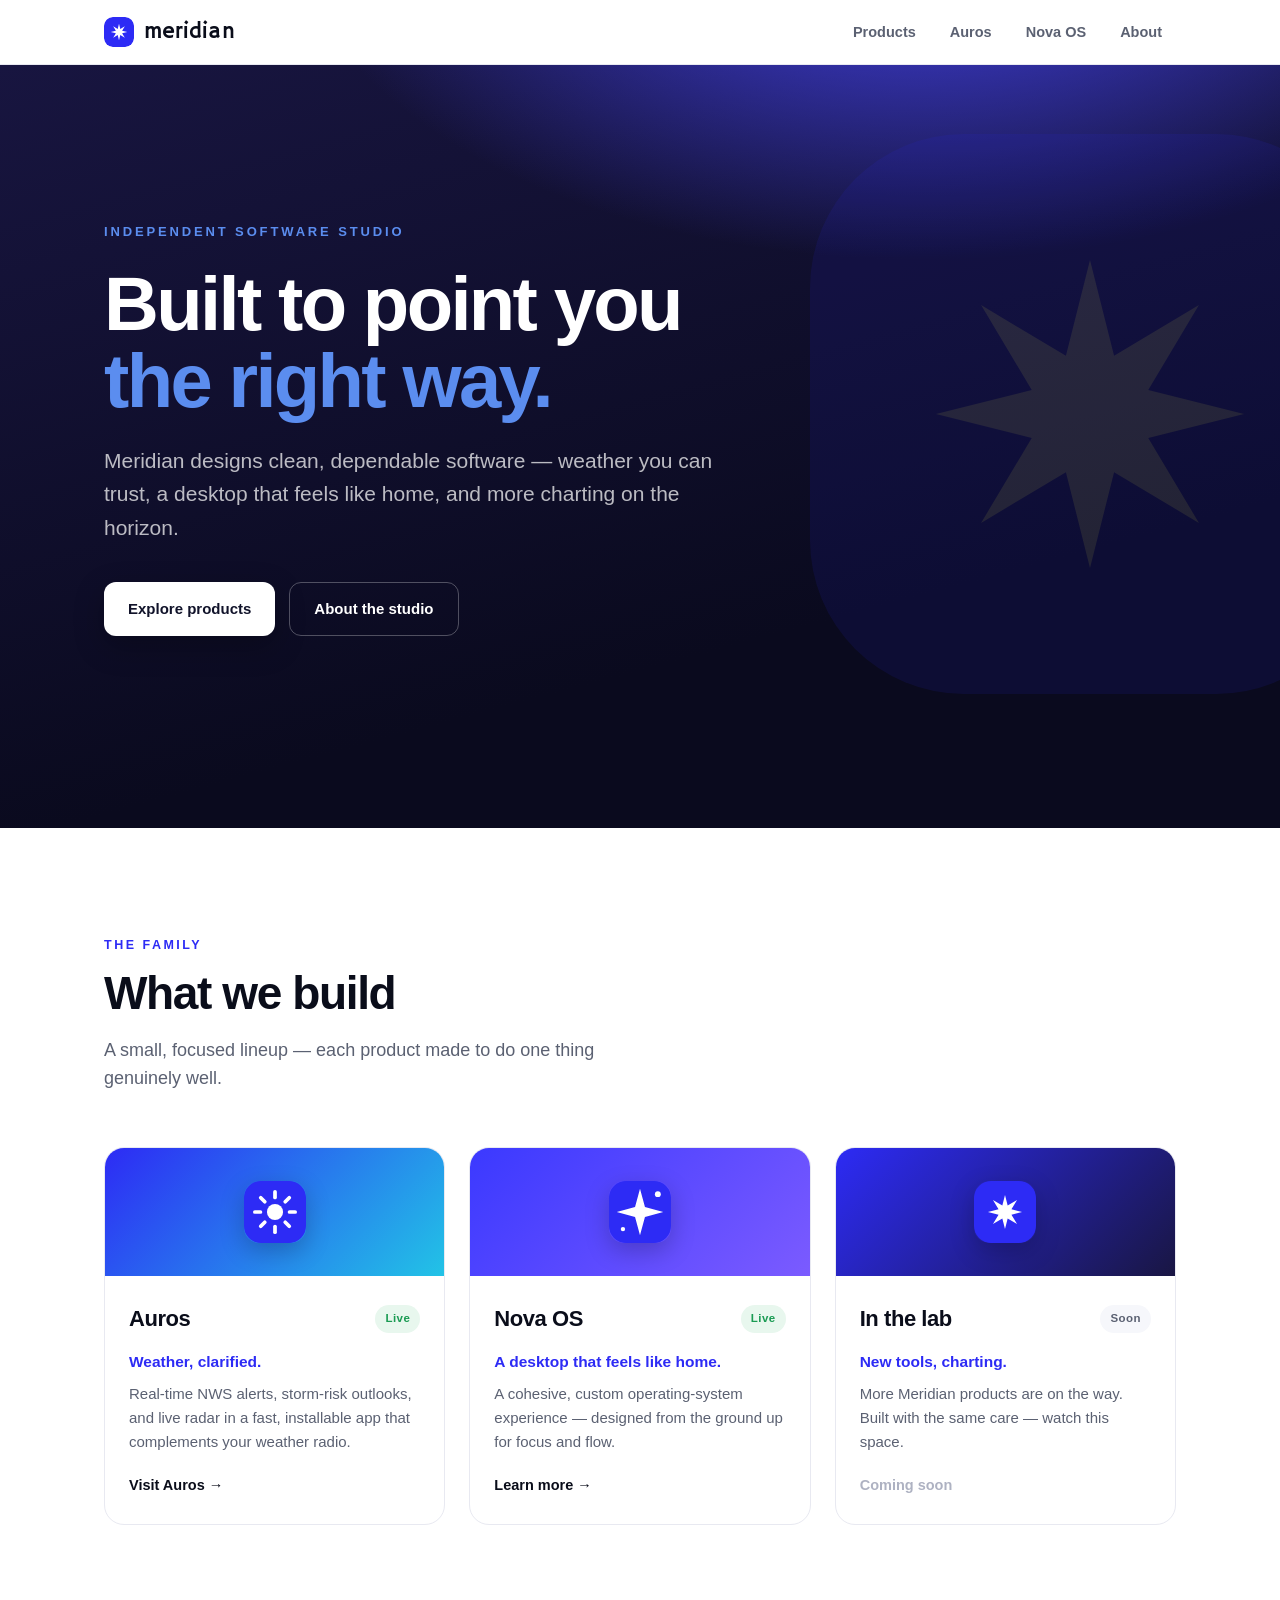
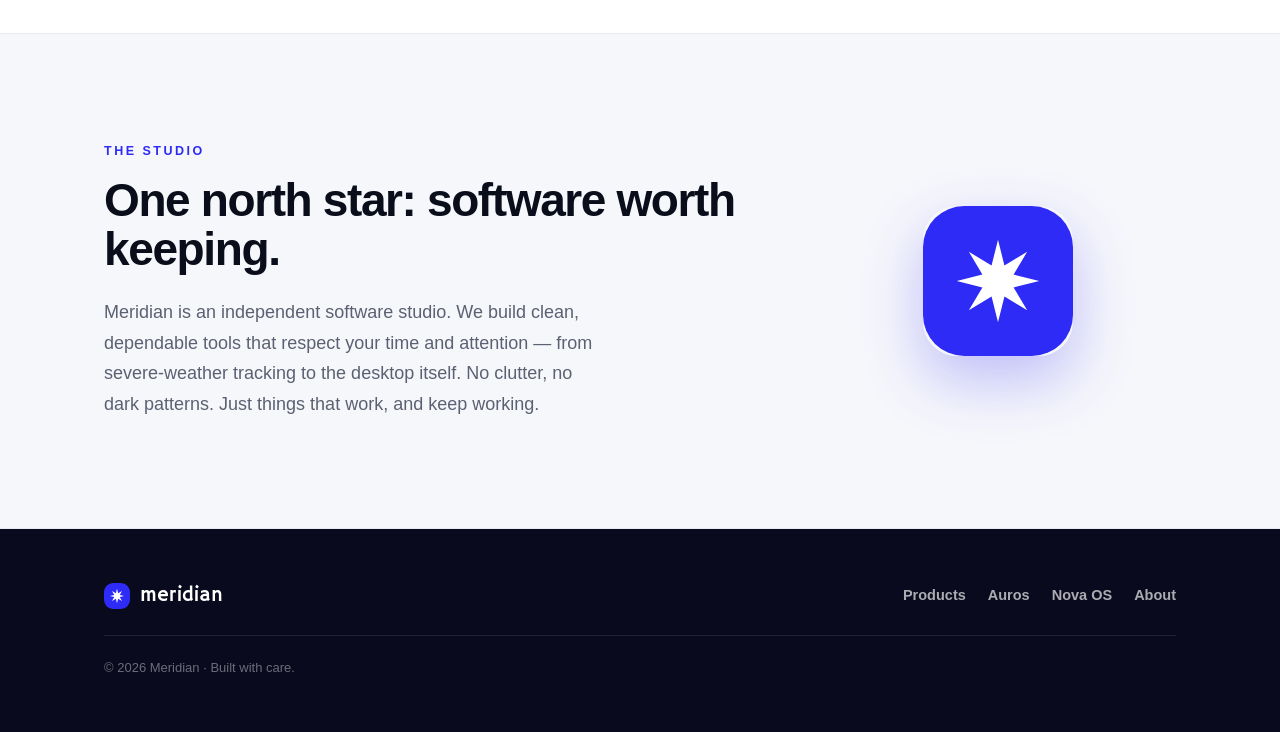
==== index.html @ c8410cd4 "Meridian landing site — home + Nova OS page Static multi-page marketing site (no build step). Home l" ====
<!doctype html>
<html lang="en">
<head>
  <meta charset="UTF-8" />
  <meta name="viewport" content="width=device-width, initial-scale=1" />
  <title>Meridian — Independent Software Studio</title>
  <meta name="description" content="Meridian is an independent software studio building clean, dependable tools — Auros weather and Nova OS." />
  <meta name="theme-color" content="#2d2bf5" />
  <link rel="icon" href="favicon.svg" type="image/svg+xml" />
  <link rel="preconnect" href="https://fonts.googleapis.com" />
  <link rel="preconnect" href="https://fonts.gstatic.com" crossorigin />
  <link href="https://fonts.googleapis.com/css2?family=Hammersmith+One&display=swap" rel="stylesheet" />
  <link rel="stylesheet" href="styles.css" />
</head>
<body>
  <!-- logo sprite -->
  <svg width="0" height="0" style="position:absolute" aria-hidden="true">
    <symbol id="logo-meridian" viewBox="0 0 40 40">
      <rect width="40" height="40" rx="11" fill="#2d2bf5"/>
      <polygon points="20,9 21.72,15.84 27.78,12.22 24.16,18.28 31,20 24.16,21.72 27.78,27.78 21.72,24.16 20,31 18.28,24.16 12.22,27.78 15.84,21.72 9,20 15.84,18.28 12.22,12.22 18.28,15.84" fill="#fff"/>
    </symbol>
    <symbol id="logo-auros" viewBox="0 0 40 40">
      <rect width="40" height="40" rx="11" fill="#2d2bf5"/>
      <circle cx="20" cy="20" r="5.2" fill="#fff"/>
      <g stroke="#fff" stroke-width="2.4" stroke-linecap="round">
        <line x1="20" y1="7" x2="20" y2="10.6"/><line x1="20" y1="29.4" x2="20" y2="33"/>
        <line x1="7" y1="20" x2="10.6" y2="20"/><line x1="29.4" y1="20" x2="33" y2="20"/>
        <line x1="10.8" y1="10.8" x2="13.4" y2="13.4"/><line x1="26.6" y1="26.6" x2="29.2" y2="29.2"/>
        <line x1="29.2" y1="10.8" x2="26.6" y2="13.4"/><line x1="13.4" y1="26.6" x2="10.8" y2="29.2"/>
      </g>
    </symbol>
    <symbol id="logo-nova" viewBox="0 0 40 40">
      <rect width="40" height="40" rx="11" fill="#2d2bf5"/>
      <path d="M20 5 L23.2 16.8 L35 20 L23.2 23.2 L20 35 L16.8 23.2 L5 20 L16.8 16.8 Z" fill="#fff"/>
      <circle cx="31.5" cy="8.5" r="1.9" fill="#fff"/><circle cx="9" cy="31" r="1.4" fill="#fff"/>
    </symbol>
  </svg>

  <header class="nav" id="nav">
    <div class="nav-inner">
      <a class="brand" href="index.html" aria-label="Meridian — home">
        <svg width="30" height="30"><use href="#logo-meridian"/></svg>
        <span>meridian</span>
      </a>
      <nav class="navlinks" aria-label="Products">
        <a href="#products">Products</a>
        <a href="#auros">Auros</a>
        <a href="novaos.html">Nova OS</a>
        <a href="#about">About</a>
      </nav>
    </div>
  </header>

  <main id="top">
    <section class="hero">
      <svg class="star-deco" aria-hidden="true"><use href="#logo-meridian"/></svg>
      <div class="hero-inner">
        <p class="eyebrow reveal">INDEPENDENT SOFTWARE STUDIO</p>
        <h1 class="reveal">Built to point you <span>the right way.</span></h1>
        <p class="lede reveal">Meridian designs clean, dependable software — weather you can trust, a desktop that feels like home, and more charting on the horizon.</p>
        <div class="cta reveal">
          <a class="btn btn-dark" href="#products">Explore products</a>
          <a class="btn btn-ghost" href="#about">About the studio</a>
        </div>
      </div>
    </section>

    <section class="section" id="products">
      <div class="wrap">
        <div class="section-head reveal">
          <p class="kicker">THE FAMILY</p>
          <h2>What we build</h2>
          <p class="section-sub">A small, focused lineup — each product made to do one thing genuinely well.</p>
        </div>
        <div class="grid">
          <article class="card reveal" id="auros">
            <div class="card-banner banner-auros"><svg><use href="#logo-auros"/></svg></div>
            <div class="card-body">
              <div class="card-top"><h3>Auros</h3><span class="badge live">Live</span></div>
              <p class="card-tag">Weather, clarified.</p>
              <p class="card-desc">Real-time NWS alerts, storm-risk outlooks, and live radar in a fast, installable app that complements your weather radio.</p>
              <a class="card-link" href="https://auros-weather-beta.vercel.app" target="_blank" rel="noreferrer">Visit Auros →</a>
            </div>
          </article>
          <article class="card reveal" id="novaos">
            <div class="card-banner banner-nova"><svg><use href="#logo-nova"/></svg></div>
            <div class="card-body">
              <div class="card-top"><h3>Nova OS</h3><span class="badge live">Live</span></div>
              <p class="card-tag">A desktop that feels like home.</p>
              <p class="card-desc">A cohesive, custom operating-system experience — designed from the ground up for focus and flow.</p>
              <a class="card-link" href="novaos.html">Learn more →</a>
            </div>
          </article>
          <article class="card reveal">
            <div class="card-banner banner-soon"><svg><use href="#logo-meridian"/></svg></div>
            <div class="card-body">
              <div class="card-top"><h3>In the lab</h3><span class="badge soon">Soon</span></div>
              <p class="card-tag">New tools, charting.</p>
              <p class="card-desc">More Meridian products are on the way. Built with the same care — watch this space.</p>
              <span class="card-link disabled">Coming soon</span>
            </div>
          </article>
        </div>
      </div>
    </section>

    <section class="section about" id="about">
      <div class="wrap about-grid">
        <div class="reveal">
          <p class="kicker">THE STUDIO</p>
          <h2>One north star: software worth keeping.</h2>
          <p class="about-text">Meridian is an independent software studio. We build clean, dependable tools that respect your time and attention — from severe-weather tracking to the desktop itself. No clutter, no dark patterns. Just things that work, and keep working.</p>
        </div>
        <div class="about-star reveal"><svg><use href="#logo-meridian"/></svg></div>
      </div>
    </section>
  </main>

  <footer class="footer">
    <div class="foot-inner">
      <a class="brand foot-brand" href="index.html">
        <svg width="26" height="26"><use href="#logo-meridian"/></svg>
        <span>meridian</span>
      </a>
      <nav class="foot-links" aria-label="Footer">
        <a href="#products">Products</a>
        <a href="https://auros-weather-beta.vercel.app" target="_blank" rel="noreferrer">Auros</a>
        <a href="novaos.html">Nova OS</a>
        <a href="#about">About</a>
      </nav>
      <p class="copy">© 2026 Meridian · Built with care.</p>
    </div>
  </footer>

  <script src="script.js"></script>
</body>
</html>
---- styles.css ----
*{box-sizing:border-box;margin:0;padding:0}
:root{
  --ink:#0a0d1a; --muted:#5b6172; --bg:#ffffff; --soft:#f6f7fb;
  --blue:#2d2bf5; --blue2:#5b8def; --line:#e8e9f1;
  --maxw:1120px;
  --sans:-apple-system,BlinkMacSystemFont,"Segoe UI",Roboto,Helvetica,Arial,sans-serif;
  --logo:"Hammersmith One",var(--sans);
}
html{scroll-behavior:smooth;scroll-padding-top:84px}
body{font-family:var(--sans);color:var(--ink);background:var(--bg);line-height:1.55;-webkit-font-smoothing:antialiased;overflow-x:hidden}
a{color:inherit;text-decoration:none}
img{max-width:100%;display:block}
.wrap{max-width:var(--maxw);margin:0 auto;padding:0 24px}

/* ---------- nav ---------- */
.nav{position:fixed;top:0;left:0;right:0;z-index:50;background:#fff;border-bottom:1px solid var(--line);transition:box-shadow .3s ease}
.nav.scrolled{box-shadow:0 2px 24px rgba(10,13,26,.07)}
.nav-inner{max-width:var(--maxw);margin:0 auto;width:100%;padding:13px 24px;display:flex;align-items:center;justify-content:space-between}
.brand{display:inline-flex;align-items:center;gap:10px;color:var(--ink)}
.brand span{font-family:var(--logo);font-weight:400;font-size:22px;letter-spacing:.01em;line-height:1}
.brand svg{border-radius:9px;flex:none}
.navlinks{display:flex;gap:6px;align-items:center}
.navlinks a{padding:8px 14px;border-radius:9px;font-size:14.5px;font-weight:600;color:var(--muted);transition:color .25s,background .25s}
.navlinks a:hover,.navlinks a.current{background:var(--soft);color:var(--ink)}

/* ---------- buttons ---------- */
.btn{display:inline-flex;align-items:center;gap:8px;padding:14px 24px;border-radius:12px;font-weight:700;font-size:15px;transition:transform .2s ease,box-shadow .2s ease,background .2s ease,border-color .2s}
.btn-primary{background:var(--blue);color:#fff;box-shadow:0 10px 30px rgba(45,43,245,.28)}
.btn-primary:hover{transform:translateY(-2px);box-shadow:0 16px 40px rgba(45,43,245,.36)}
.btn-dark{background:#fff;color:#11132a;box-shadow:0 10px 30px rgba(0,0,0,.25)}
.btn-dark:hover{transform:translateY(-2px);box-shadow:0 16px 40px rgba(0,0,0,.32)}
.btn-ghost{border:1px solid rgba(255,255,255,.28);color:#fff}
.btn-ghost:hover{background:rgba(255,255,255,.1);border-color:rgba(255,255,255,.5)}
.btn-ghost-dark{border:1px solid var(--line);color:var(--ink)}
.btn-ghost-dark:hover{background:var(--soft)}

/* ---------- hero ---------- */
.hero{position:relative;min-height:92vh;display:flex;align-items:center;color:#fff;overflow:hidden;
  background:radial-gradient(1100px 620px at 72% -12%,#4a48ff 0%,rgba(74,72,255,0) 58%),linear-gradient(165deg,#191643 0%,#0a0a1e 72%)}
.hero .star-deco{position:absolute;right:-90px;top:50%;transform:translateY(-50%);width:560px;height:560px;opacity:.10;pointer-events:none}
.hero-inner{position:relative;max-width:var(--maxw);margin:0 auto;padding:120px 24px 90px;width:100%}
.eyebrow{font-size:13px;font-weight:700;letter-spacing:.22em;color:var(--blue2);margin-bottom:22px}
.hero h1{font-size:clamp(40px,6.4vw,76px);line-height:1.02;letter-spacing:-.035em;font-weight:800;max-width:14ch}
.hero h1 span{color:var(--blue2)}
.lede{margin-top:24px;font-size:clamp(17px,2.1vw,21px);color:rgba(255,255,255,.72);max-width:54ch;line-height:1.6}
.cta{margin-top:38px;display:flex;gap:14px;flex-wrap:wrap}

/* ---------- sections ---------- */
.section{padding:108px 0}
.section-head{max-width:640px;margin-bottom:54px}
.kicker{font-size:12.5px;font-weight:700;letter-spacing:.2em;color:var(--blue);margin-bottom:14px}
h2{font-size:clamp(30px,4vw,46px);line-height:1.08;letter-spacing:-.03em;font-weight:800}
.section-sub{margin-top:18px;font-size:18px;color:var(--muted);max-width:52ch}

/* ---------- product grid ---------- */
.grid{display:grid;grid-template-columns:repeat(3,1fr);gap:24px}
.card{background:var(--bg);border:1px solid var(--line);border-radius:20px;overflow:hidden;transition:transform .28s ease,box-shadow .28s ease,border-color .28s;display:flex;flex-direction:column}
.card:hover{transform:translateY(-6px);box-shadow:0 24px 60px rgba(10,13,26,.12);border-color:#d8dae8}
.card-banner{height:128px;display:flex;align-items:center;justify-content:center}
.banner-auros{background:linear-gradient(135deg,#2d2bf5,#22c3e6)}
.banner-nova{background:linear-gradient(135deg,#3b39ff,#7b5bff)}
.banner-soon{background:linear-gradient(135deg,#2d2bf5,#191643)}
.card-banner svg{width:62px;height:62px;border-radius:15px;box-shadow:0 8px 24px rgba(0,0,0,.22)}
.card-body{padding:26px 24px 28px;display:flex;flex-direction:column;flex:1}
.card-top{display:flex;align-items:center;justify-content:space-between;gap:10px}
.card-top h3{font-size:22px;letter-spacing:-.02em;font-weight:800}
.badge{font-size:11.5px;font-weight:700;letter-spacing:.04em;padding:5px 10px;border-radius:999px;white-space:nowrap}
.badge.live{background:#e8f7ee;color:#1a9b53}
.badge.soon{background:var(--soft);color:var(--muted)}
.card-tag{margin-top:14px;font-size:15.5px;font-weight:700;color:var(--blue)}
.card-desc{margin-top:8px;font-size:15px;color:var(--muted);line-height:1.6}
.card-link{display:inline-block;margin-top:20px;font-weight:700;font-size:14.5px;color:var(--ink)}
.card-link:hover{color:var(--blue)}
.card-link.disabled{color:#aeb2c2;cursor:default}

/* ---------- about ---------- */
.about{background:var(--soft);border-top:1px solid var(--line);border-bottom:1px solid var(--line)}
.about-grid{display:grid;grid-template-columns:1.3fr .7fr;gap:56px;align-items:center}
.about-text{margin-top:22px;font-size:18px;color:var(--muted);line-height:1.7;max-width:50ch}
.about-star{display:flex;justify-content:center}
.about-star svg{width:150px;height:150px;border-radius:34px;box-shadow:0 24px 60px rgba(45,43,245,.28)}

/* ---------- footer ---------- */
.footer{background:#0a0a1e;color:#fff;padding:54px 0}
.foot-inner{max-width:var(--maxw);margin:0 auto;padding:0 24px;display:flex;align-items:center;justify-content:space-between;flex-wrap:wrap;gap:20px}
.foot-brand{color:#fff}
.foot-brand span{font-family:var(--logo);font-weight:400;font-size:20px}
.foot-links{display:flex;gap:22px;flex-wrap:wrap}
.foot-links a{font-size:14.5px;color:rgba(255,255,255,.66);font-weight:600}
.foot-links a:hover{color:#fff}
.copy{width:100%;font-size:13px;color:rgba(255,255,255,.4);border-top:1px solid rgba(255,255,255,.1);padding-top:22px;margin-top:6px}

/* ---------- Nova OS page ---------- */
.page-hero{background:linear-gradient(165deg,#191643 0%,#0a0a1e 78%);color:#fff;padding:140px 0 70px}
.page-hero .eyebrow{color:var(--blue2)}
.page-hero h1{font-size:clamp(38px,6vw,68px);letter-spacing:-.035em;font-weight:800;line-height:1.03}
.page-hero .lede{margin-top:20px}
.page-hero .cta{margin-top:32px}
.shot{margin:-46px auto 0;max-width:980px;padding:0 24px;position:relative;z-index:2}
.shot-frame{border-radius:16px;overflow:hidden;border:1px solid var(--line);box-shadow:0 40px 90px -30px rgba(10,13,26,.5);background:#0a0a1e}
.shot-bar{height:34px;background:#11132a;display:flex;align-items:center;gap:8px;padding:0 14px}
.shot-bar i{width:11px;height:11px;border-radius:50%;background:#3a3d55;display:block}
.shot-img{position:relative;aspect-ratio:16/9;background:linear-gradient(135deg,#2d2bf5,#7b5bff);display:flex;align-items:center;justify-content:center}
.shot-img img{position:absolute;inset:0;width:100%;height:100%;object-fit:cover}
.shot-img .ph{color:rgba(255,255,255,.8);font-size:14px;font-weight:600;text-align:center;padding:20px}
.prose{max-width:680px;margin:0 auto}
.prose p{font-size:18px;color:var(--muted);line-height:1.75;margin-top:18px}
.features{display:grid;grid-template-columns:repeat(2,1fr);gap:22px;margin-top:8px}
.feature{background:var(--bg);border:1px solid var(--line);border-radius:16px;padding:24px}
.feature h3{font-size:18px;font-weight:800;letter-spacing:-.01em}
.feature p{margin-top:8px;font-size:15px;color:var(--muted);line-height:1.6}
.feature .fic{width:42px;height:42px;border-radius:12px;background:color-mix(in srgb,var(--blue) 12%,transparent);color:var(--blue);display:flex;align-items:center;justify-content:center;font-size:20px;font-weight:800;margin-bottom:16px}
.backlink{display:inline-flex;align-items:center;gap:7px;color:rgba(255,255,255,.7);font-weight:600;font-size:14.5px;margin-bottom:26px}
.backlink:hover{color:#fff}

/* ---------- reveal ---------- */
.reveal{opacity:0;transform:translateY(26px);transition:opacity .7s cubic-bezier(.22,.61,.36,1),transform .7s cubic-bezier(.22,.61,.36,1)}
.reveal.in{opacity:1;transform:none}
.hero .reveal:nth-child(2){transition-delay:.08s}
.hero .reveal:nth-child(3){transition-delay:.16s}
.hero .reveal:nth-child(4){transition-delay:.24s}
.grid .card:nth-child(2){transition-delay:.1s}
.grid .card:nth-child(3){transition-delay:.2s}
.features .feature:nth-child(2){transition-delay:.08s}
.features .feature:nth-child(3){transition-delay:.16s}
.features .feature:nth-child(4){transition-delay:.24s}
@media (prefers-reduced-motion:reduce){.reveal{transition:none}html{scroll-behavior:auto}}

/* ---------- responsive ---------- */
@media (max-width:880px){
  .grid{grid-template-columns:1fr;gap:20px}
  .about-grid{grid-template-columns:1fr;gap:34px}
  .about-star{order:-1;justify-content:flex-start}
  .features{grid-template-columns:1fr}
  .section{padding:80px 0}
  .navlinks a:first-child{display:none}
}
@media (max-width:560px){
  .navlinks{gap:2px}
  .navlinks a{padding:7px 9px;font-size:13.5px}
  .navlinks a:nth-child(4){display:none}
  .hero-inner{padding-top:130px}
}
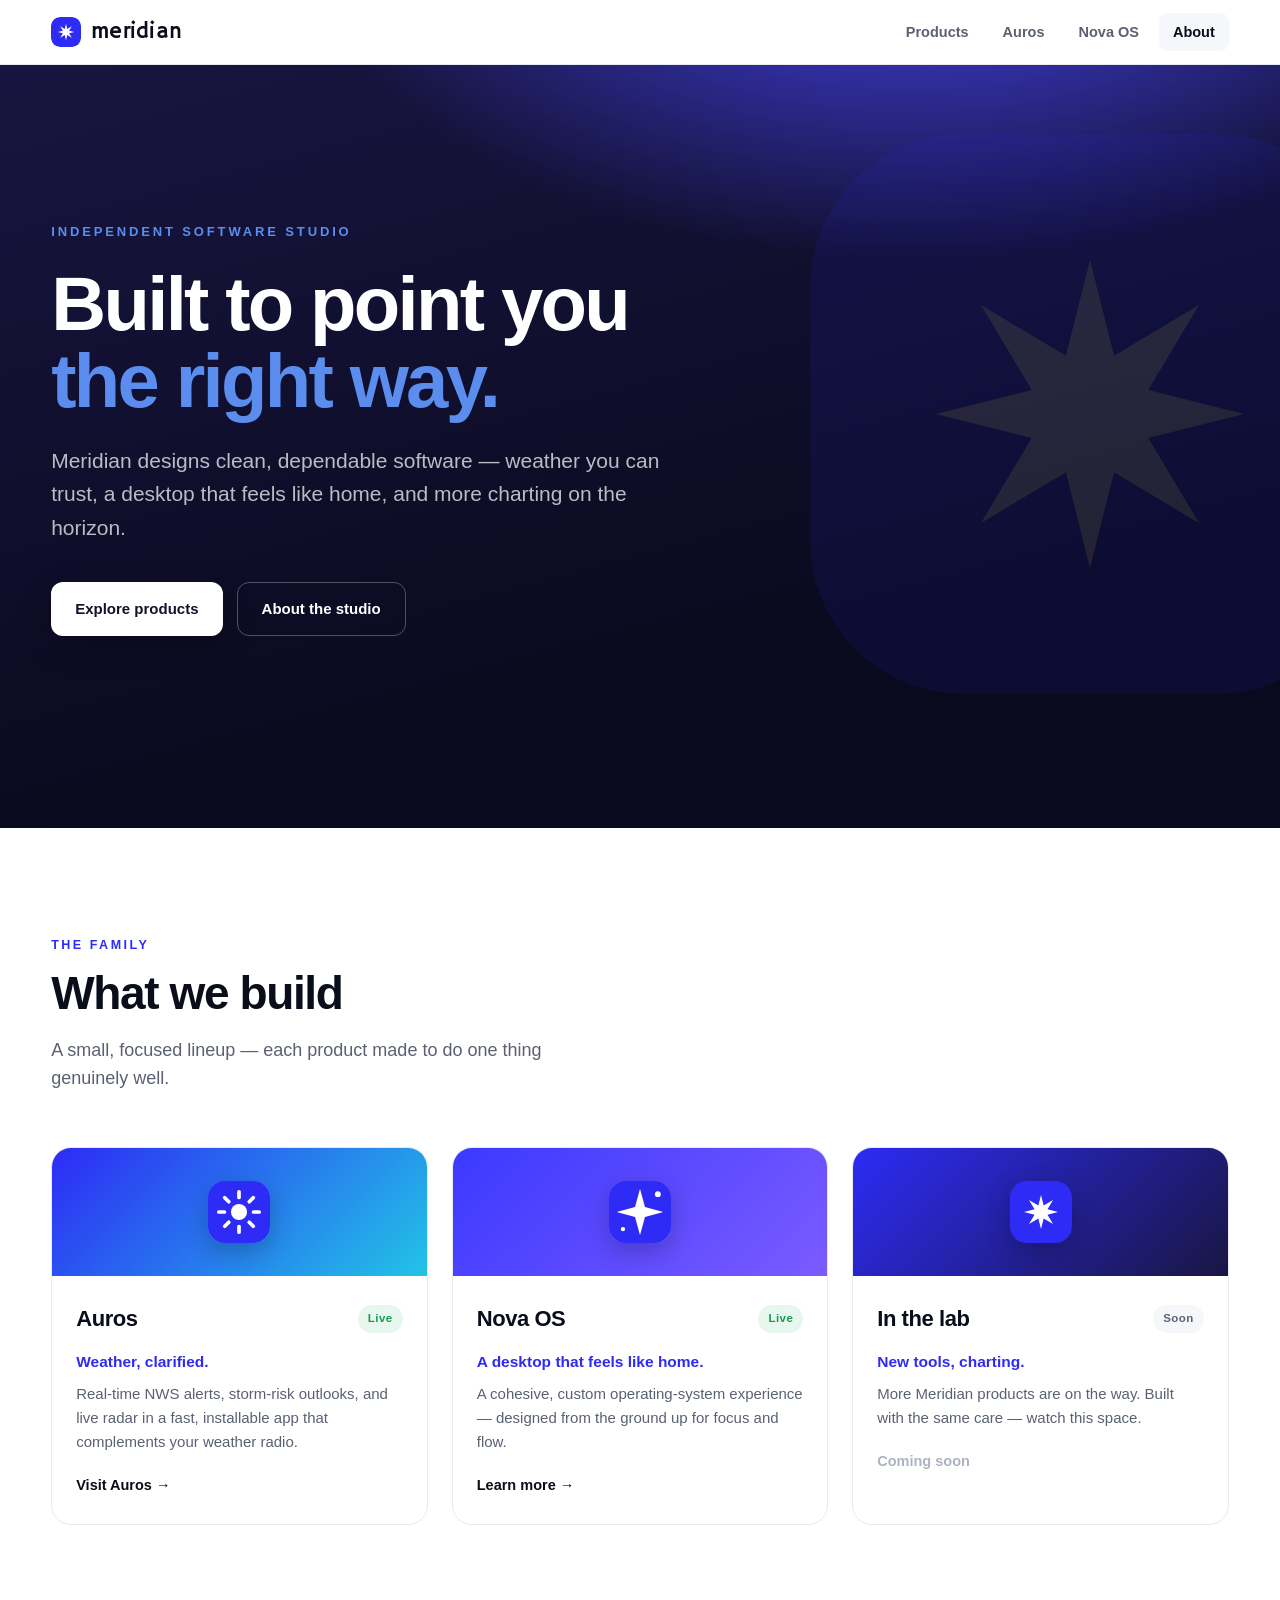
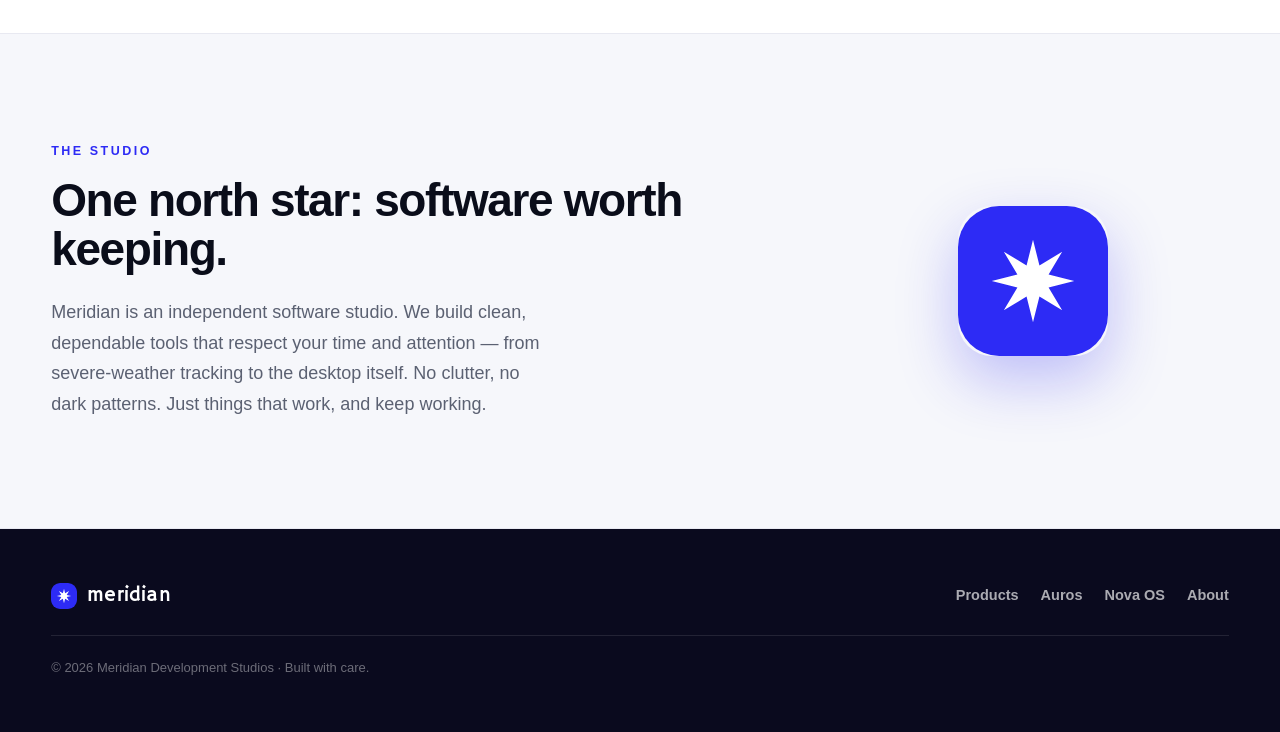
==== commit 03e32d77: "Use full legal name in footer copyright Footer now reads "Meridian Development Studios" (the officia" ====
--- a/index.html
+++ b/index.html
@@ -128,7 +128,7 @@
         <a href="novaos.html">Nova OS</a>
         <a href="#about">About</a>
       </nav>
-      <p class="copy">© 2026 Meridian · Built with care.</p>
+      <p class="copy">© 2026 Meridian Development Studios · Built with care.</p>
     </div>
   </footer>
 
--- a/styles.css
+++ b/styles.css
@@ -2,7 +2,8 @@
 :root{
   --ink:#0a0d1a; --muted:#5b6172; --bg:#ffffff; --soft:#f6f7fb;
   --blue:#2d2bf5; --blue2:#5b8def; --line:#e8e9f1;
-  --maxw:1120px;
+  --maxw:1320px;
+  --pad:clamp(20px,4vw,64px);
   --sans:-apple-system,BlinkMacSystemFont,"Segoe UI",Roboto,Helvetica,Arial,sans-serif;
   --logo:"Hammersmith One",var(--sans);
 }
@@ -10,12 +11,12 @@
 body{font-family:var(--sans);color:var(--ink);background:var(--bg);line-height:1.55;-webkit-font-smoothing:antialiased;overflow-x:hidden}
 a{color:inherit;text-decoration:none}
 img{max-width:100%;display:block}
-.wrap{max-width:var(--maxw);margin:0 auto;padding:0 24px}
+.wrap{max-width:var(--maxw);margin:0 auto;padding:0 var(--pad)}
 
 /* ---------- nav ---------- */
 .nav{position:fixed;top:0;left:0;right:0;z-index:50;background:#fff;border-bottom:1px solid var(--line);transition:box-shadow .3s ease}
 .nav.scrolled{box-shadow:0 2px 24px rgba(10,13,26,.07)}
-.nav-inner{max-width:var(--maxw);margin:0 auto;width:100%;padding:13px 24px;display:flex;align-items:center;justify-content:space-between}
+.nav-inner{max-width:none;width:100%;padding:13px var(--pad);display:flex;align-items:center;justify-content:space-between}
 .brand{display:inline-flex;align-items:center;gap:10px;color:var(--ink)}
 .brand span{font-family:var(--logo);font-weight:400;font-size:22px;letter-spacing:.01em;line-height:1}
 .brand svg{border-radius:9px;flex:none}
@@ -32,13 +33,15 @@
 .btn-ghost{border:1px solid rgba(255,255,255,.28);color:#fff}
 .btn-ghost:hover{background:rgba(255,255,255,.1);border-color:rgba(255,255,255,.5)}
 .btn-ghost-dark{border:1px solid var(--line);color:var(--ink)}
-.btn-ghost-dark:hover{background:var(--soft)}
+.btn-ghost-dark:hover{background:var(--soft);transform:translateY(-2px)}
+.dl-row{display:flex;gap:14px;justify-content:center;flex-wrap:wrap;margin-top:6px}
 
 /* ---------- hero ---------- */
 .hero{position:relative;min-height:92vh;display:flex;align-items:center;color:#fff;overflow:hidden;
   background:radial-gradient(1100px 620px at 72% -12%,#4a48ff 0%,rgba(74,72,255,0) 58%),linear-gradient(165deg,#191643 0%,#0a0a1e 72%)}
-.hero .star-deco{position:absolute;right:-90px;top:50%;transform:translateY(-50%);width:560px;height:560px;opacity:.10;pointer-events:none}
-.hero-inner{position:relative;max-width:var(--maxw);margin:0 auto;padding:120px 24px 90px;width:100%}
+.hero .star-deco{position:absolute;right:-90px;top:50%;transform:translateY(-50%);width:560px;height:560px;opacity:.10;pointer-events:none;animation:starDrift 100s linear infinite}
+@keyframes starDrift{0%{transform:translateY(-50%) rotate(0) scale(1)}50%{transform:translateY(-50%) rotate(180deg) scale(1.06)}100%{transform:translateY(-50%) rotate(360deg) scale(1)}}
+.hero-inner{position:relative;max-width:var(--maxw);margin:0 auto;padding:120px var(--pad) 90px;width:100%}
 .eyebrow{font-size:13px;font-weight:700;letter-spacing:.22em;color:var(--blue2);margin-bottom:22px}
 .hero h1{font-size:clamp(40px,6.4vw,76px);line-height:1.02;letter-spacing:-.035em;font-weight:800;max-width:14ch}
 .hero h1 span{color:var(--blue2)}
@@ -55,12 +58,15 @@
 /* ---------- product grid ---------- */
 .grid{display:grid;grid-template-columns:repeat(3,1fr);gap:24px}
 .card{background:var(--bg);border:1px solid var(--line);border-radius:20px;overflow:hidden;transition:transform .28s ease,box-shadow .28s ease,border-color .28s;display:flex;flex-direction:column}
-.card:hover{transform:translateY(-6px);box-shadow:0 24px 60px rgba(10,13,26,.12);border-color:#d8dae8}
+.card:hover{transform:translateY(-8px);box-shadow:0 30px 70px rgba(45,43,245,.18);border-color:color-mix(in srgb,var(--blue) 38%,var(--line))}
 .card-banner{height:128px;display:flex;align-items:center;justify-content:center}
 .banner-auros{background:linear-gradient(135deg,#2d2bf5,#22c3e6)}
 .banner-nova{background:linear-gradient(135deg,#3b39ff,#7b5bff)}
 .banner-soon{background:linear-gradient(135deg,#2d2bf5,#191643)}
-.card-banner svg{width:62px;height:62px;border-radius:15px;box-shadow:0 8px 24px rgba(0,0,0,.22)}
+.card-banner svg{width:62px;height:62px;border-radius:15px;box-shadow:0 8px 24px rgba(0,0,0,.22);transition:transform .35s cubic-bezier(.34,1.56,.64,1)}
+.card-banner{transition:filter .35s ease}
+.card:hover .card-banner{filter:brightness(1.08) saturate(1.1)}
+.card:hover .card-banner svg{transform:scale(1.18) rotate(-3deg);filter:drop-shadow(0 12px 26px rgba(0,0,0,.4))}
 .card-body{padding:26px 24px 28px;display:flex;flex-direction:column;flex:1}
 .card-top{display:flex;align-items:center;justify-content:space-between;gap:10px}
 .card-top h3{font-size:22px;letter-spacing:-.02em;font-weight:800}
@@ -69,8 +75,8 @@
 .badge.soon{background:var(--soft);color:var(--muted)}
 .card-tag{margin-top:14px;font-size:15.5px;font-weight:700;color:var(--blue)}
 .card-desc{margin-top:8px;font-size:15px;color:var(--muted);line-height:1.6}
-.card-link{display:inline-block;margin-top:20px;font-weight:700;font-size:14.5px;color:var(--ink)}
-.card-link:hover{color:var(--blue)}
+.card-link{display:inline-block;margin-top:20px;font-weight:700;font-size:14.5px;color:var(--ink);transition:color .2s ease,transform .2s ease}
+.card-link:hover{color:var(--blue);transform:translateX(4px)}
 .card-link.disabled{color:#aeb2c2;cursor:default}
 
 /* ---------- about ---------- */
@@ -82,7 +88,7 @@
 
 /* ---------- footer ---------- */
 .footer{background:#0a0a1e;color:#fff;padding:54px 0}
-.foot-inner{max-width:var(--maxw);margin:0 auto;padding:0 24px;display:flex;align-items:center;justify-content:space-between;flex-wrap:wrap;gap:20px}
+.foot-inner{max-width:none;padding:0 var(--pad);display:flex;align-items:center;justify-content:space-between;flex-wrap:wrap;gap:20px}
 .foot-brand{color:#fff}
 .foot-brand span{font-family:var(--logo);font-weight:400;font-size:20px}
 .foot-links{display:flex;gap:22px;flex-wrap:wrap}
@@ -91,12 +97,13 @@
 .copy{width:100%;font-size:13px;color:rgba(255,255,255,.4);border-top:1px solid rgba(255,255,255,.1);padding-top:22px;margin-top:6px}
 
 /* ---------- Nova OS page ---------- */
-.page-hero{background:linear-gradient(165deg,#191643 0%,#0a0a1e 78%);color:#fff;padding:140px 0 70px}
+.page-hero{background:linear-gradient(165deg,#191643 0%,#0a0a1e 78%);color:#fff;padding:140px 0 56px}
 .page-hero .eyebrow{color:var(--blue2)}
 .page-hero h1{font-size:clamp(38px,6vw,68px);letter-spacing:-.035em;font-weight:800;line-height:1.03}
 .page-hero .lede{margin-top:20px}
 .page-hero .cta{margin-top:32px}
-.shot{margin:-46px auto 0;max-width:980px;padding:0 24px;position:relative;z-index:2}
+.page-logo{width:84px;height:84px;border-radius:20px;display:block;margin:6px 0 22px;box-shadow:0 18px 44px rgba(0,0,0,.4)}
+.shot{margin:-46px auto 0;max-width:980px;padding:0 var(--pad);position:relative;z-index:2}
 .shot-frame{border-radius:16px;overflow:hidden;border:1px solid var(--line);box-shadow:0 40px 90px -30px rgba(10,13,26,.5);background:#0a0a1e}
 .shot-bar{height:34px;background:#11132a;display:flex;align-items:center;gap:8px;padding:0 14px}
 .shot-bar i{width:11px;height:11px;border-radius:50%;background:#3a3d55;display:block}
@@ -113,6 +120,28 @@
 .backlink{display:inline-flex;align-items:center;gap:7px;color:rgba(255,255,255,.7);font-weight:600;font-size:14.5px;margin-bottom:26px}
 .backlink:hover{color:#fff}
 
+/* ---------- Nova OS: overview + facts ---------- */
+.overview{display:grid;grid-template-columns:1.45fr .85fr;gap:52px;align-items:start}
+.ov-text{font-size:18px;color:var(--muted);line-height:1.75;margin-top:18px;max-width:62ch}
+.facts{list-style:none;border:1px solid var(--line);border-radius:16px;overflow:hidden;background:var(--bg)}
+.facts li{display:flex;justify-content:space-between;gap:18px;align-items:center;padding:15px 18px;border-top:1px solid var(--line);font-size:14.5px}
+.facts li:first-child{border-top:none}
+.facts .k{color:var(--muted);font-weight:600}
+.facts .v{font-weight:700;text-align:right}
+
+/* ---------- Nova OS: downloads ---------- */
+.dl-grid{display:grid;grid-template-columns:repeat(4,1fr);gap:18px}
+.dl-card{border:1px solid var(--line);border-radius:18px;padding:22px;background:var(--bg);display:flex;flex-direction:column;gap:10px;transition:transform .28s ease,box-shadow .28s ease,border-color .28s}
+.dl-card:hover{transform:translateY(-6px);box-shadow:0 24px 50px rgba(45,43,245,.16);border-color:color-mix(in srgb,var(--blue) 35%,var(--line))}
+.dl-os{font-weight:800;font-size:17px;letter-spacing:-.01em;margin-bottom:6px}
+.dl-os small{display:block;font-weight:600;font-size:12px;color:var(--muted);margin-top:2px}
+.dl-btn{display:block;text-align:center;padding:11px 14px;border-radius:10px;background:var(--blue);color:#fff;font-weight:700;font-size:13.5px;transition:transform .18s ease,filter .18s ease}
+.dl-btn:hover{transform:translateY(-2px);filter:brightness(1.1)}
+.dl-btn.ghost{background:var(--soft);color:var(--ink);border:1px solid var(--line)}
+.dl-btn.ghost:hover{background:#eceef6}
+.dl-note{text-align:center;margin-top:30px;color:var(--muted);font-size:14.5px}
+.dl-note a{color:var(--blue);font-weight:600}
+
 /* ---------- reveal ---------- */
 .reveal{opacity:0;transform:translateY(26px);transition:opacity .7s cubic-bezier(.22,.61,.36,1),transform .7s cubic-bezier(.22,.61,.36,1)}
 .reveal.in{opacity:1;transform:none}
@@ -124,7 +153,7 @@
 .features .feature:nth-child(2){transition-delay:.08s}
 .features .feature:nth-child(3){transition-delay:.16s}
 .features .feature:nth-child(4){transition-delay:.24s}
-@media (prefers-reduced-motion:reduce){.reveal{transition:none}html{scroll-behavior:auto}}
+@media (prefers-reduced-motion:reduce){.reveal{transition:none}html{scroll-behavior:auto}.hero .star-deco{animation:none}}
 
 /* ---------- responsive ---------- */
 @media (max-width:880px){
@@ -132,6 +161,8 @@
   .about-grid{grid-template-columns:1fr;gap:34px}
   .about-star{order:-1;justify-content:flex-start}
   .features{grid-template-columns:1fr}
+  .overview{grid-template-columns:1fr;gap:30px}
+  .dl-grid{grid-template-columns:repeat(2,1fr)}
   .section{padding:80px 0}
   .navlinks a:first-child{display:none}
 }
@@ -140,4 +171,5 @@
   .navlinks a{padding:7px 9px;font-size:13.5px}
   .navlinks a:nth-child(4){display:none}
   .hero-inner{padding-top:130px}
+  .dl-grid{grid-template-columns:1fr}
 }
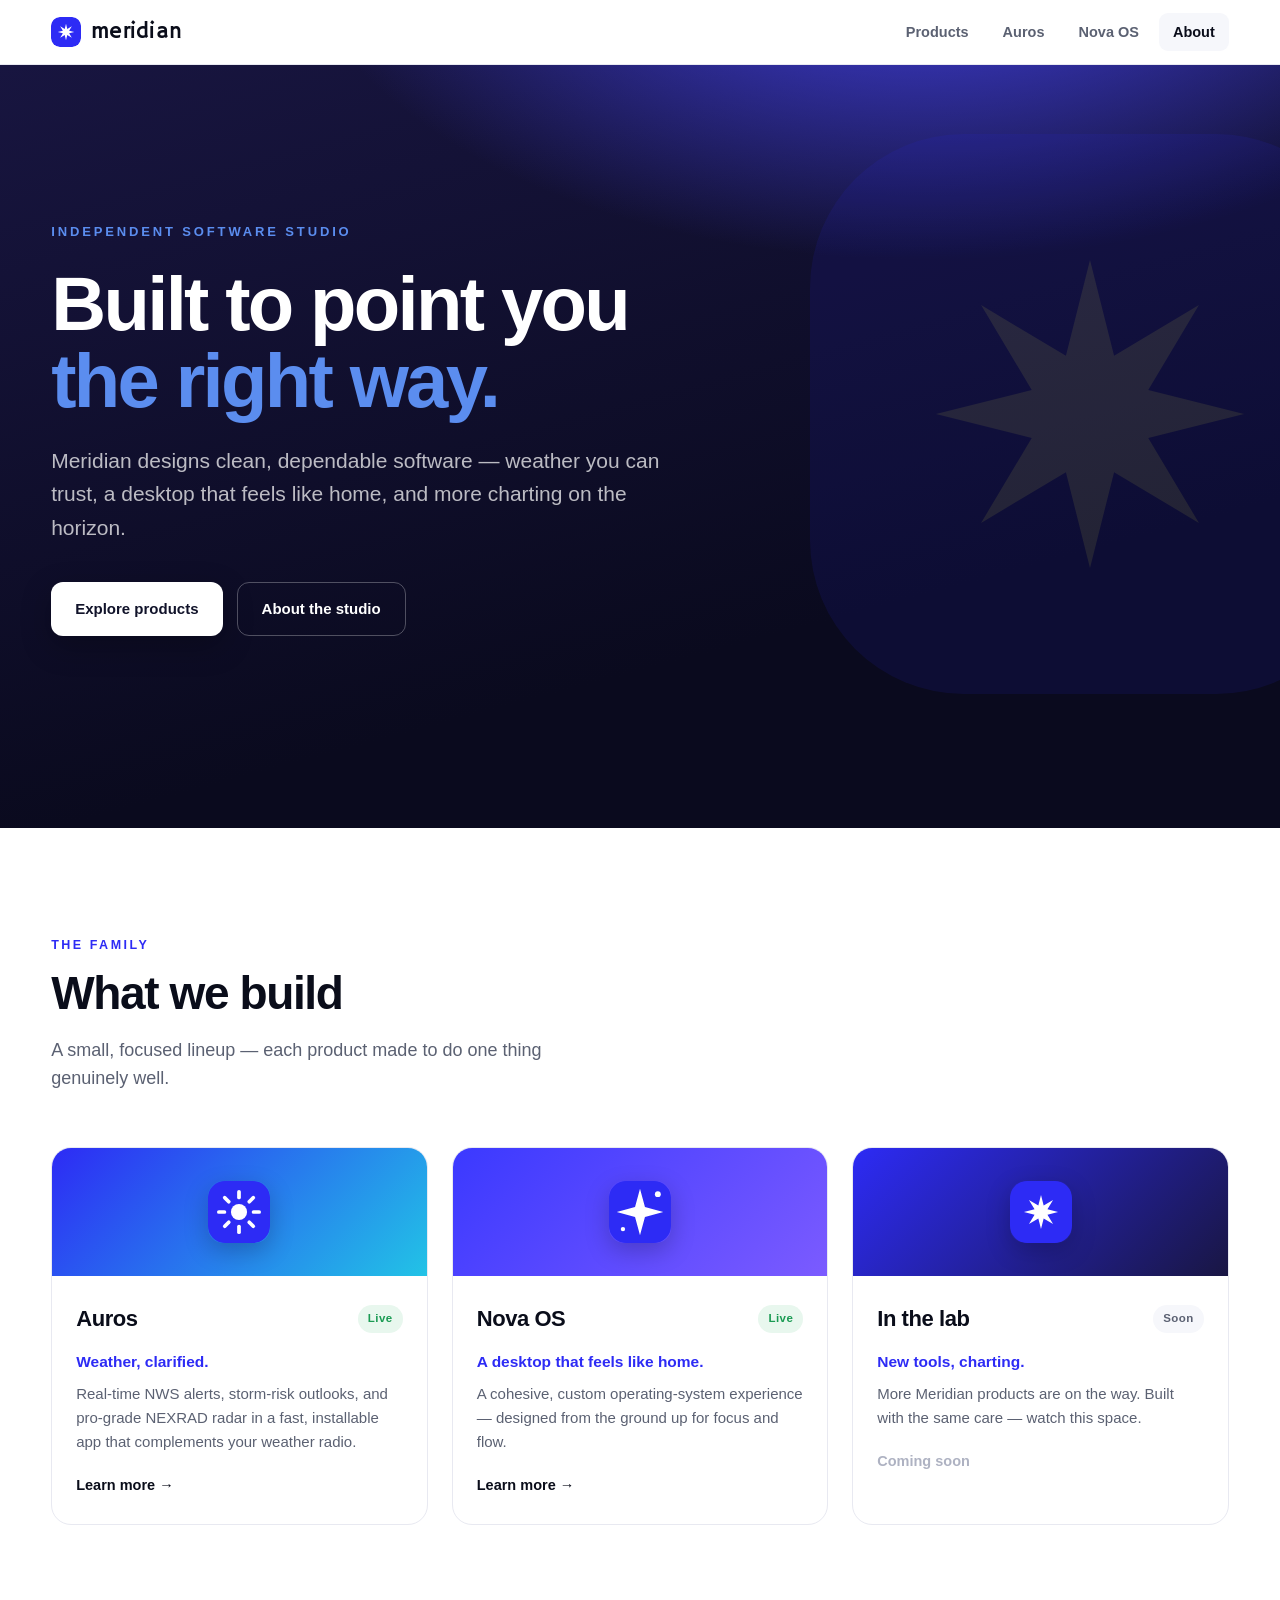
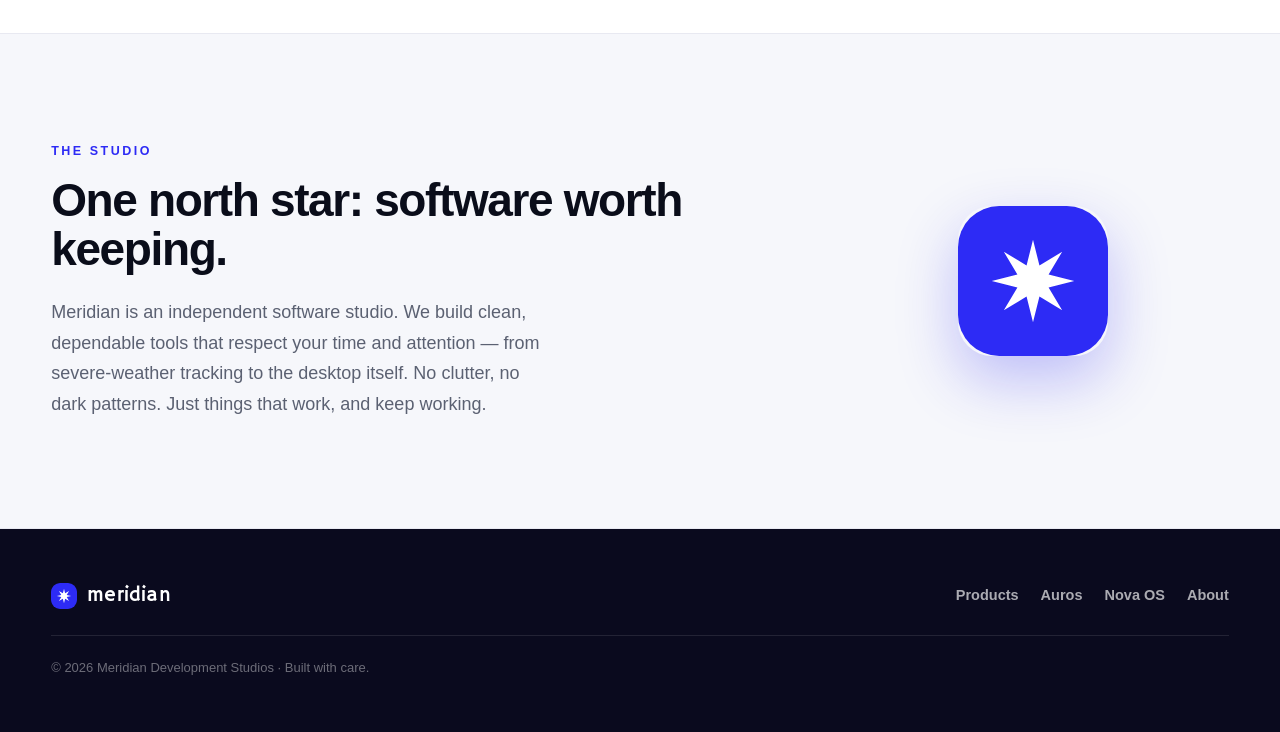
==== commit 409d4060: "Add Auros product page + wire site links to it New auros.html: animated weather-themed hero (aurora " ====
--- a/index.html
+++ b/index.html
@@ -5,6 +5,14 @@
   <meta name="viewport" content="width=device-width, initial-scale=1" />
   <title>Meridian — Independent Software Studio</title>
   <meta name="description" content="Meridian is an independent software studio building clean, dependable tools — Auros weather and Nova OS." />
+  <meta property="og:type" content="website" />
+  <meta property="og:title" content="Meridian — Independent Software Studio" />
+  <meta property="og:description" content="Clean, dependable software. Makers of Auros and Nova OS." />
+  <meta property="og:image" content="/og.png" />
+  <meta name="twitter:card" content="summary_large_image" />
+  <meta name="twitter:title" content="Meridian — Independent Software Studio" />
+  <meta name="twitter:description" content="Clean, dependable software. Makers of Auros and Nova OS." />
+  <meta name="twitter:image" content="/og.png" />
   <meta name="theme-color" content="#2d2bf5" />
   <link rel="icon" href="favicon.svg" type="image/svg+xml" />
   <link rel="preconnect" href="https://fonts.googleapis.com" />
@@ -44,7 +52,7 @@
       </a>
       <nav class="navlinks" aria-label="Products">
         <a href="#products">Products</a>
-        <a href="#auros">Auros</a>
+        <a href="auros.html">Auros</a>
         <a href="novaos.html">Nova OS</a>
         <a href="#about">About</a>
       </nav>
@@ -78,8 +86,8 @@
             <div class="card-body">
               <div class="card-top"><h3>Auros</h3><span class="badge live">Live</span></div>
               <p class="card-tag">Weather, clarified.</p>
-              <p class="card-desc">Real-time NWS alerts, storm-risk outlooks, and live radar in a fast, installable app that complements your weather radio.</p>
-              <a class="card-link" href="https://auros-weather-beta.vercel.app" target="_blank" rel="noreferrer">Visit Auros →</a>
+              <p class="card-desc">Real-time NWS alerts, storm-risk outlooks, and pro-grade NEXRAD radar in a fast, installable app that complements your weather radio.</p>
+              <a class="card-link" href="auros.html">Learn more →</a>
             </div>
           </article>
           <article class="card reveal" id="novaos">
@@ -124,7 +132,7 @@
       </a>
       <nav class="foot-links" aria-label="Footer">
         <a href="#products">Products</a>
-        <a href="https://auros-weather-beta.vercel.app" target="_blank" rel="noreferrer">Auros</a>
+        <a href="auros.html">Auros</a>
         <a href="novaos.html">Nova OS</a>
         <a href="#about">About</a>
       </nav>
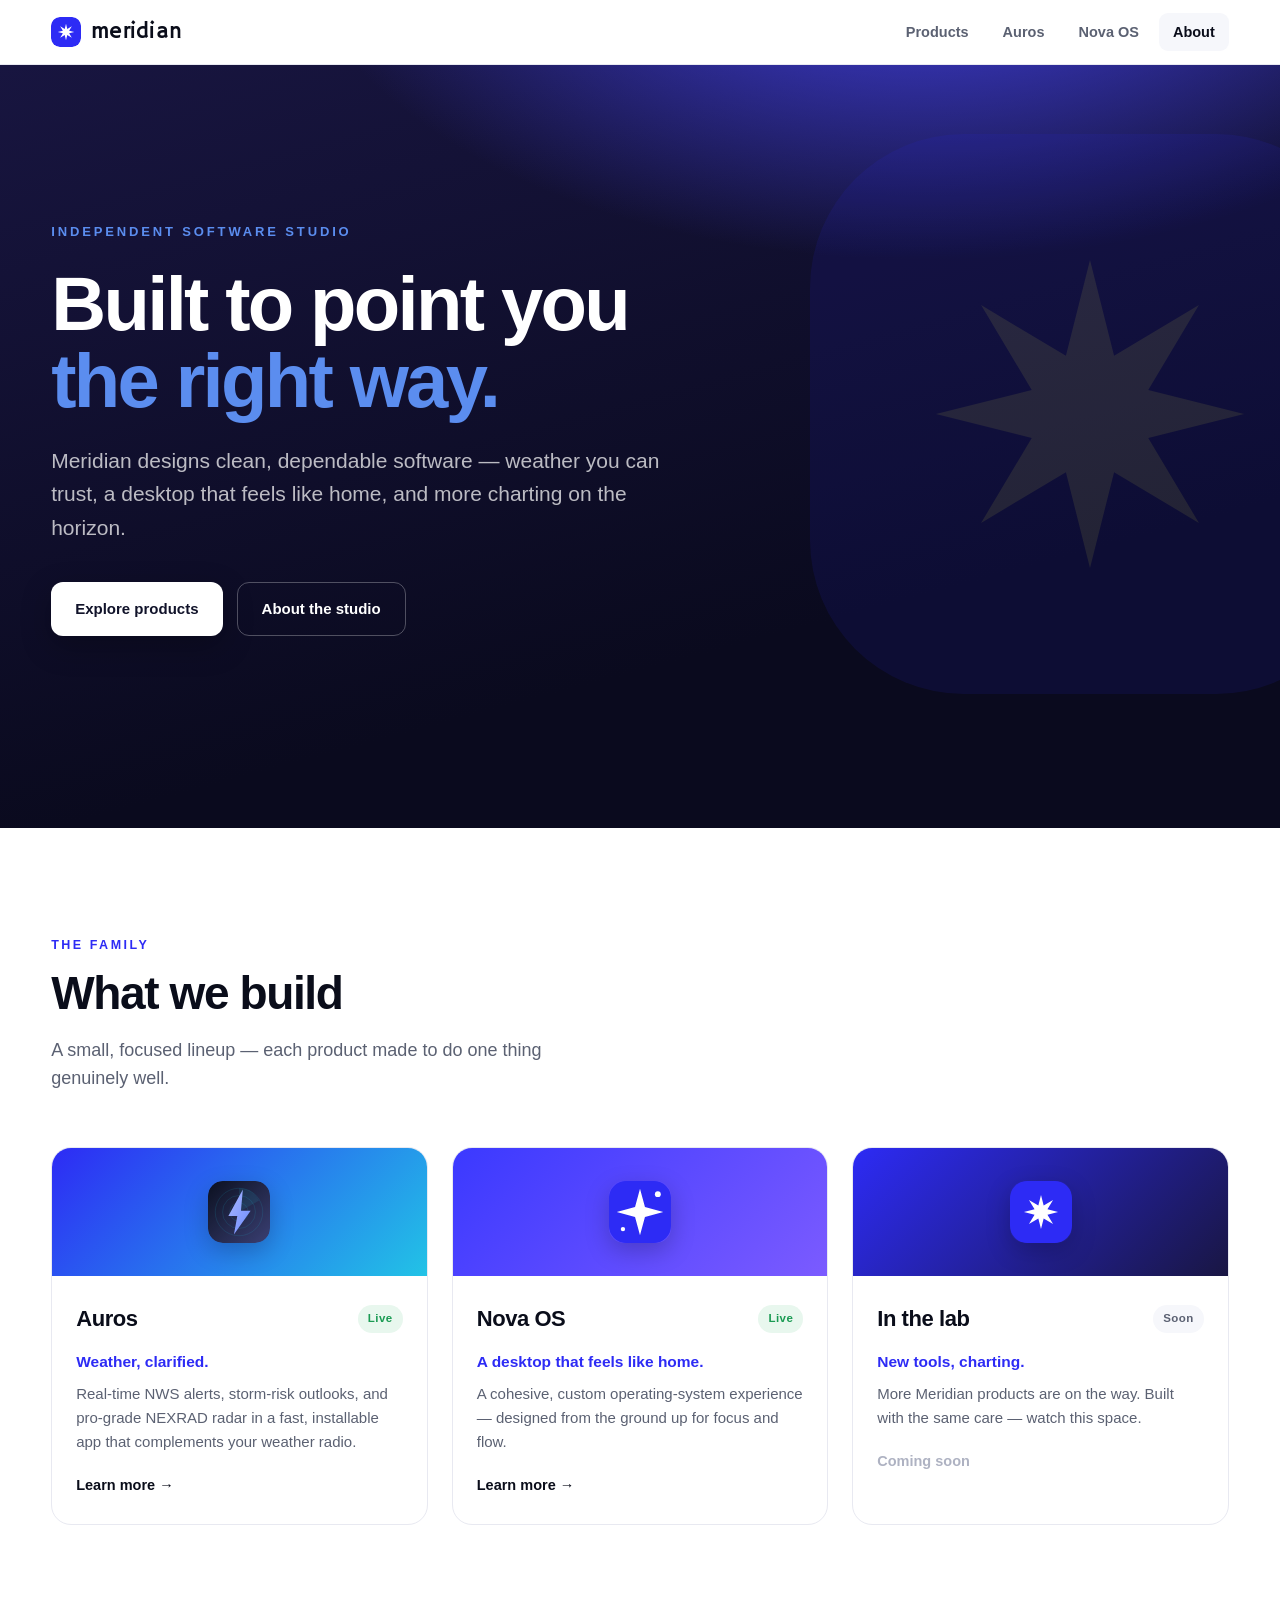
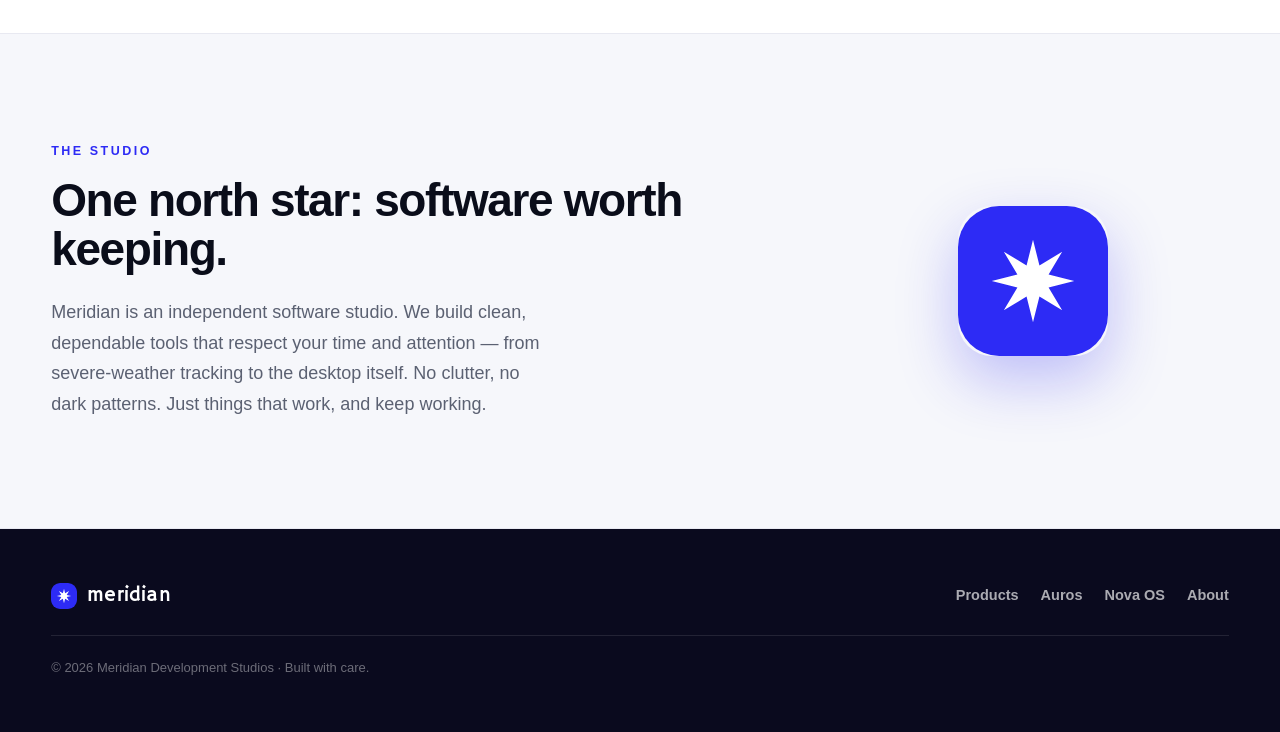
==== commit 8a92d9a5: "Use the real Auros app logo (radar + bolt) on the hero and product card Replaces the placeholder sun" ====
--- a/index.html
+++ b/index.html
@@ -82,7 +82,7 @@
         </div>
         <div class="grid">
           <article class="card reveal" id="auros">
-            <div class="card-banner banner-auros"><svg><use href="#logo-auros"/></svg></div>
+            <div class="card-banner banner-auros"><img src="auroslogo.svg" alt="Auros" /></div>
             <div class="card-body">
               <div class="card-top"><h3>Auros</h3><span class="badge live">Live</span></div>
               <p class="card-tag">Weather, clarified.</p>
--- a/styles.css
+++ b/styles.css
@@ -63,10 +63,10 @@
 .banner-auros{background:linear-gradient(135deg,#2d2bf5,#22c3e6)}
 .banner-nova{background:linear-gradient(135deg,#3b39ff,#7b5bff)}
 .banner-soon{background:linear-gradient(135deg,#2d2bf5,#191643)}
-.card-banner svg{width:62px;height:62px;border-radius:15px;box-shadow:0 8px 24px rgba(0,0,0,.22);transition:transform .35s cubic-bezier(.34,1.56,.64,1)}
+.card-banner svg,.card-banner img{width:62px;height:62px;border-radius:15px;box-shadow:0 8px 24px rgba(0,0,0,.22);transition:transform .35s cubic-bezier(.34,1.56,.64,1)}
 .card-banner{transition:filter .35s ease}
 .card:hover .card-banner{filter:brightness(1.08) saturate(1.1)}
-.card:hover .card-banner svg{transform:scale(1.18) rotate(-3deg);filter:drop-shadow(0 12px 26px rgba(0,0,0,.4))}
+.card:hover .card-banner svg,.card:hover .card-banner img{transform:scale(1.18) rotate(-3deg);filter:drop-shadow(0 12px 26px rgba(0,0,0,.4))}
 .card-body{padding:26px 24px 28px;display:flex;flex-direction:column;flex:1}
 .card-top{display:flex;align-items:center;justify-content:space-between;gap:10px}
 .card-top h3{font-size:22px;letter-spacing:-.02em;font-weight:800}
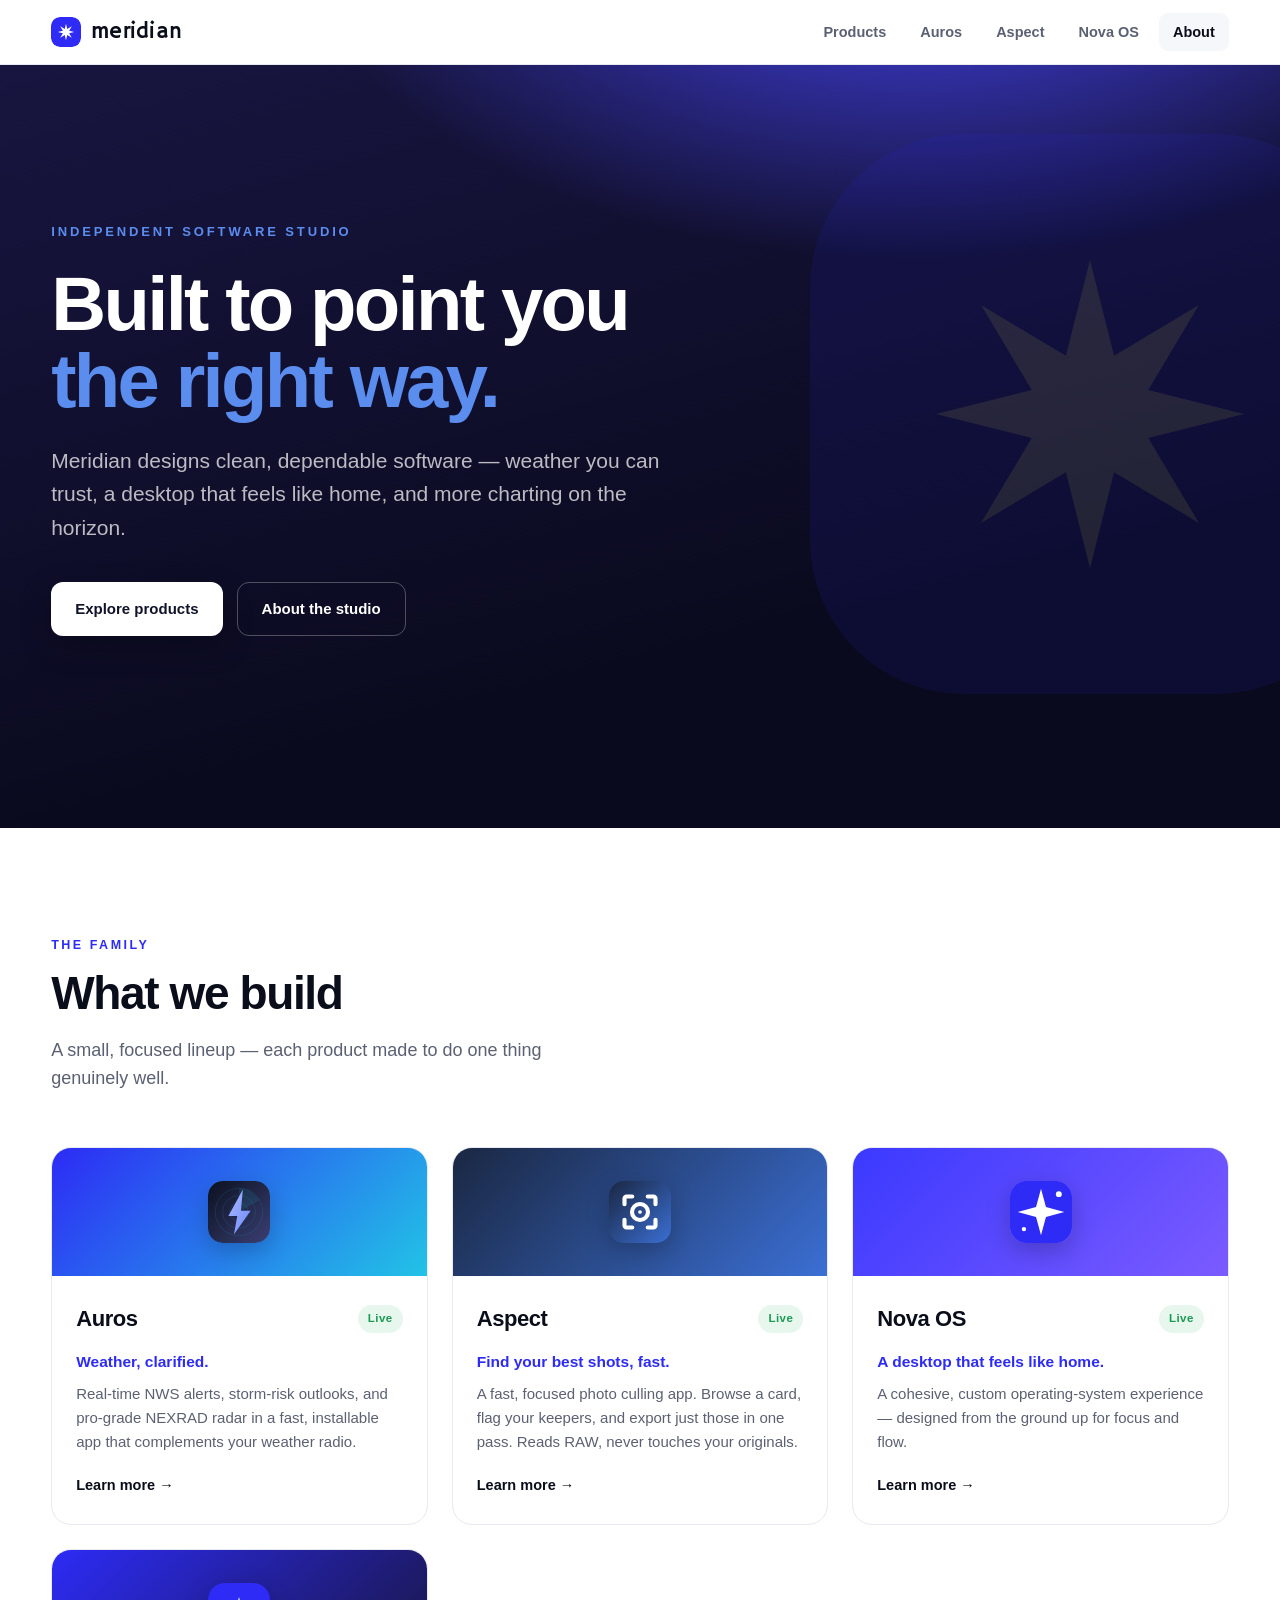
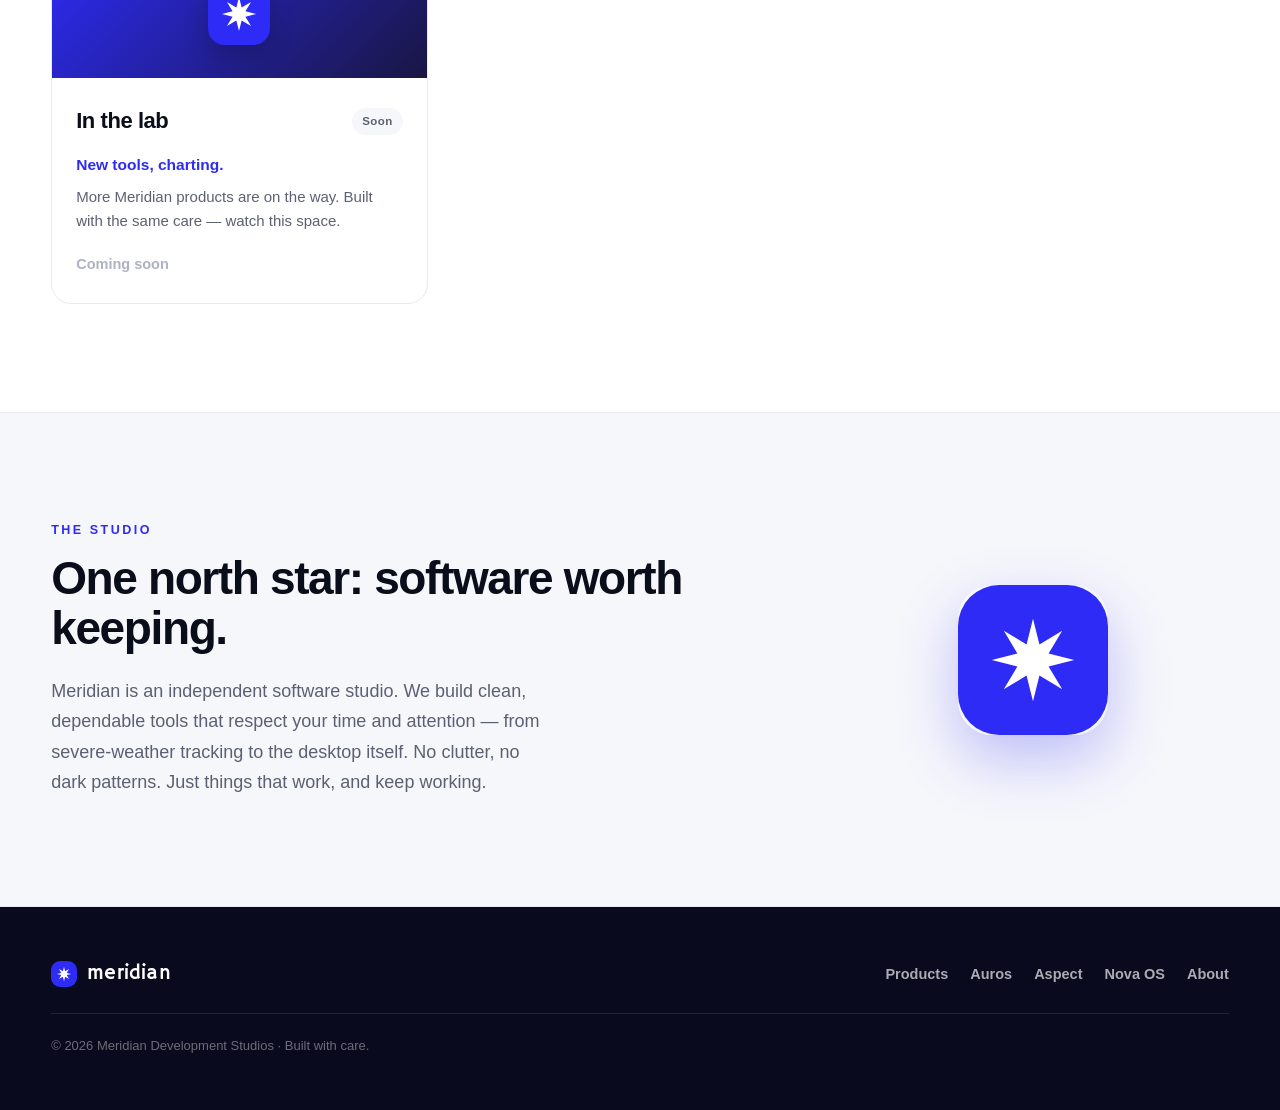
==== commit f74b3ed5: "Add Aspect product page + downloads, link across site - New aspect.html: hero, feature grid, and a p" ====
--- a/index.html
+++ b/index.html
@@ -53,6 +53,7 @@
       <nav class="navlinks" aria-label="Products">
         <a href="#products">Products</a>
         <a href="auros.html">Auros</a>
+        <a href="aspect.html">Aspect</a>
         <a href="novaos.html">Nova OS</a>
         <a href="#about">About</a>
       </nav>
@@ -88,6 +89,15 @@
               <p class="card-tag">Weather, clarified.</p>
               <p class="card-desc">Real-time NWS alerts, storm-risk outlooks, and pro-grade NEXRAD radar in a fast, installable app that complements your weather radio.</p>
               <a class="card-link" href="auros.html">Learn more →</a>
+            </div>
+          </article>
+          <article class="card reveal" id="aspect">
+            <div class="card-banner banner-aspect"><img src="aspectlogo.svg" alt="Aspect" /></div>
+            <div class="card-body">
+              <div class="card-top"><h3>Aspect</h3><span class="badge live">Live</span></div>
+              <p class="card-tag">Find your best shots, fast.</p>
+              <p class="card-desc">A fast, focused photo culling app. Browse a card, flag your keepers, and export just those in one pass. Reads RAW, never touches your originals.</p>
+              <a class="card-link" href="aspect.html">Learn more →</a>
             </div>
           </article>
           <article class="card reveal" id="novaos">
@@ -133,6 +143,7 @@
       <nav class="foot-links" aria-label="Footer">
         <a href="#products">Products</a>
         <a href="auros.html">Auros</a>
+        <a href="aspect.html">Aspect</a>
         <a href="novaos.html">Nova OS</a>
         <a href="#about">About</a>
       </nav>
--- a/styles.css
+++ b/styles.css
@@ -62,6 +62,7 @@
 .card-banner{height:128px;display:flex;align-items:center;justify-content:center}
 .banner-auros{background:linear-gradient(135deg,#2d2bf5,#22c3e6)}
 .banner-nova{background:linear-gradient(135deg,#3b39ff,#7b5bff)}
+.banner-aspect{background:linear-gradient(135deg,#1a2742,#3b6fd4)}
 .banner-soon{background:linear-gradient(135deg,#2d2bf5,#191643)}
 .card-banner svg,.card-banner img{width:62px;height:62px;border-radius:15px;box-shadow:0 8px 24px rgba(0,0,0,.22);transition:transform .35s cubic-bezier(.34,1.56,.64,1)}
 .card-banner{transition:filter .35s ease}
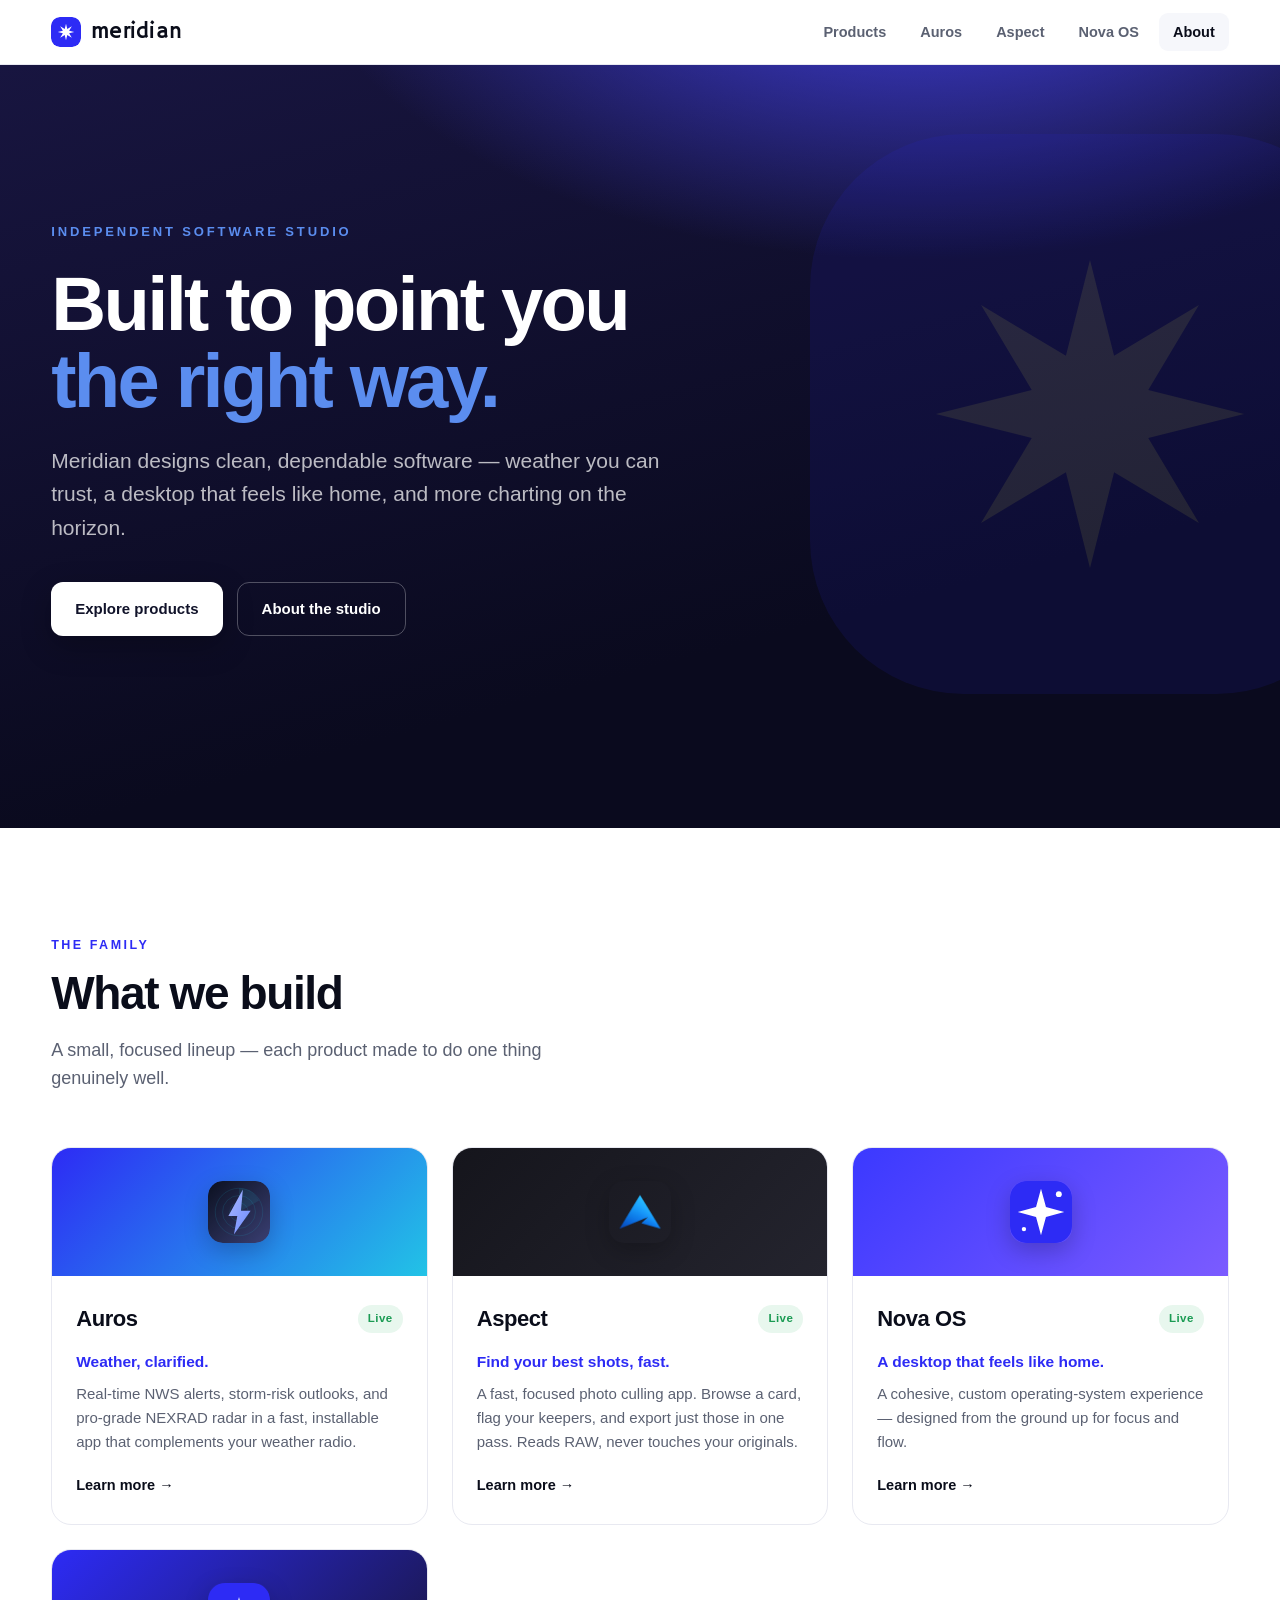
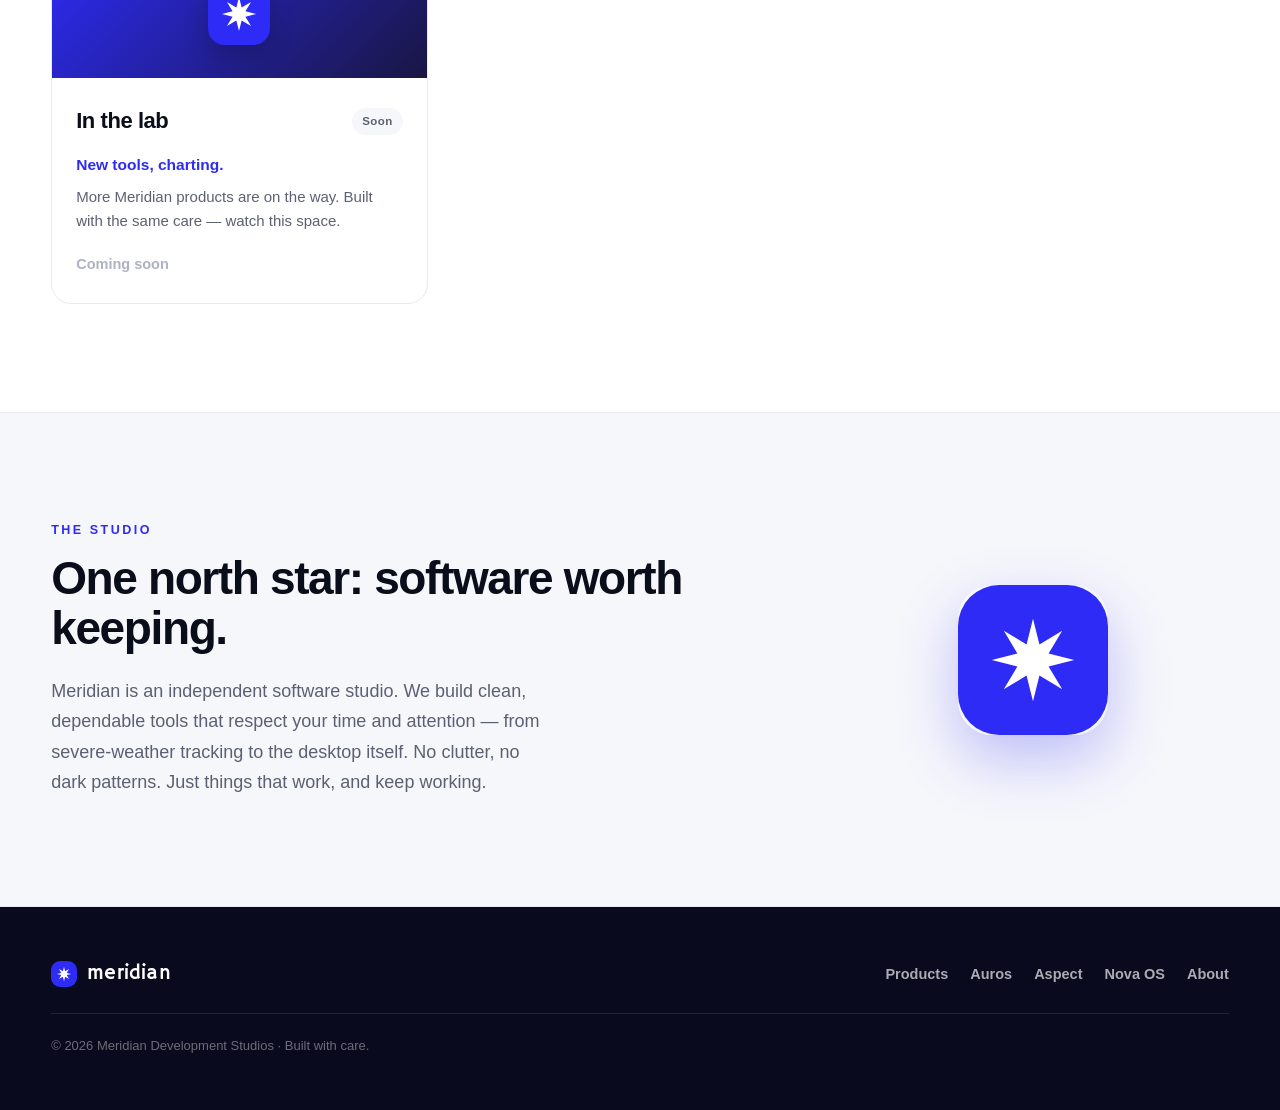
==== commit a6117cf5: "Aspect: new logo across the site Swap the Aspect mark to the new blue logo on the product page hero " ====
--- a/index.html
+++ b/index.html
@@ -92,7 +92,7 @@
             </div>
           </article>
           <article class="card reveal" id="aspect">
-            <div class="card-banner banner-aspect"><img src="aspectlogo.svg" alt="Aspect" /></div>
+            <div class="card-banner banner-aspect"><img src="aspectlogo.png" alt="Aspect" /></div>
             <div class="card-body">
               <div class="card-top"><h3>Aspect</h3><span class="badge live">Live</span></div>
               <p class="card-tag">Find your best shots, fast.</p>
--- a/styles.css
+++ b/styles.css
@@ -62,7 +62,7 @@
 .card-banner{height:128px;display:flex;align-items:center;justify-content:center}
 .banner-auros{background:linear-gradient(135deg,#2d2bf5,#22c3e6)}
 .banner-nova{background:linear-gradient(135deg,#3b39ff,#7b5bff)}
-.banner-aspect{background:linear-gradient(135deg,#1a2742,#3b6fd4)}
+.banner-aspect{background:linear-gradient(135deg,#15151c,#24242e)}
 .banner-soon{background:linear-gradient(135deg,#2d2bf5,#191643)}
 .card-banner svg,.card-banner img{width:62px;height:62px;border-radius:15px;box-shadow:0 8px 24px rgba(0,0,0,.22);transition:transform .35s cubic-bezier(.34,1.56,.64,1)}
 .card-banner{transition:filter .35s ease}
